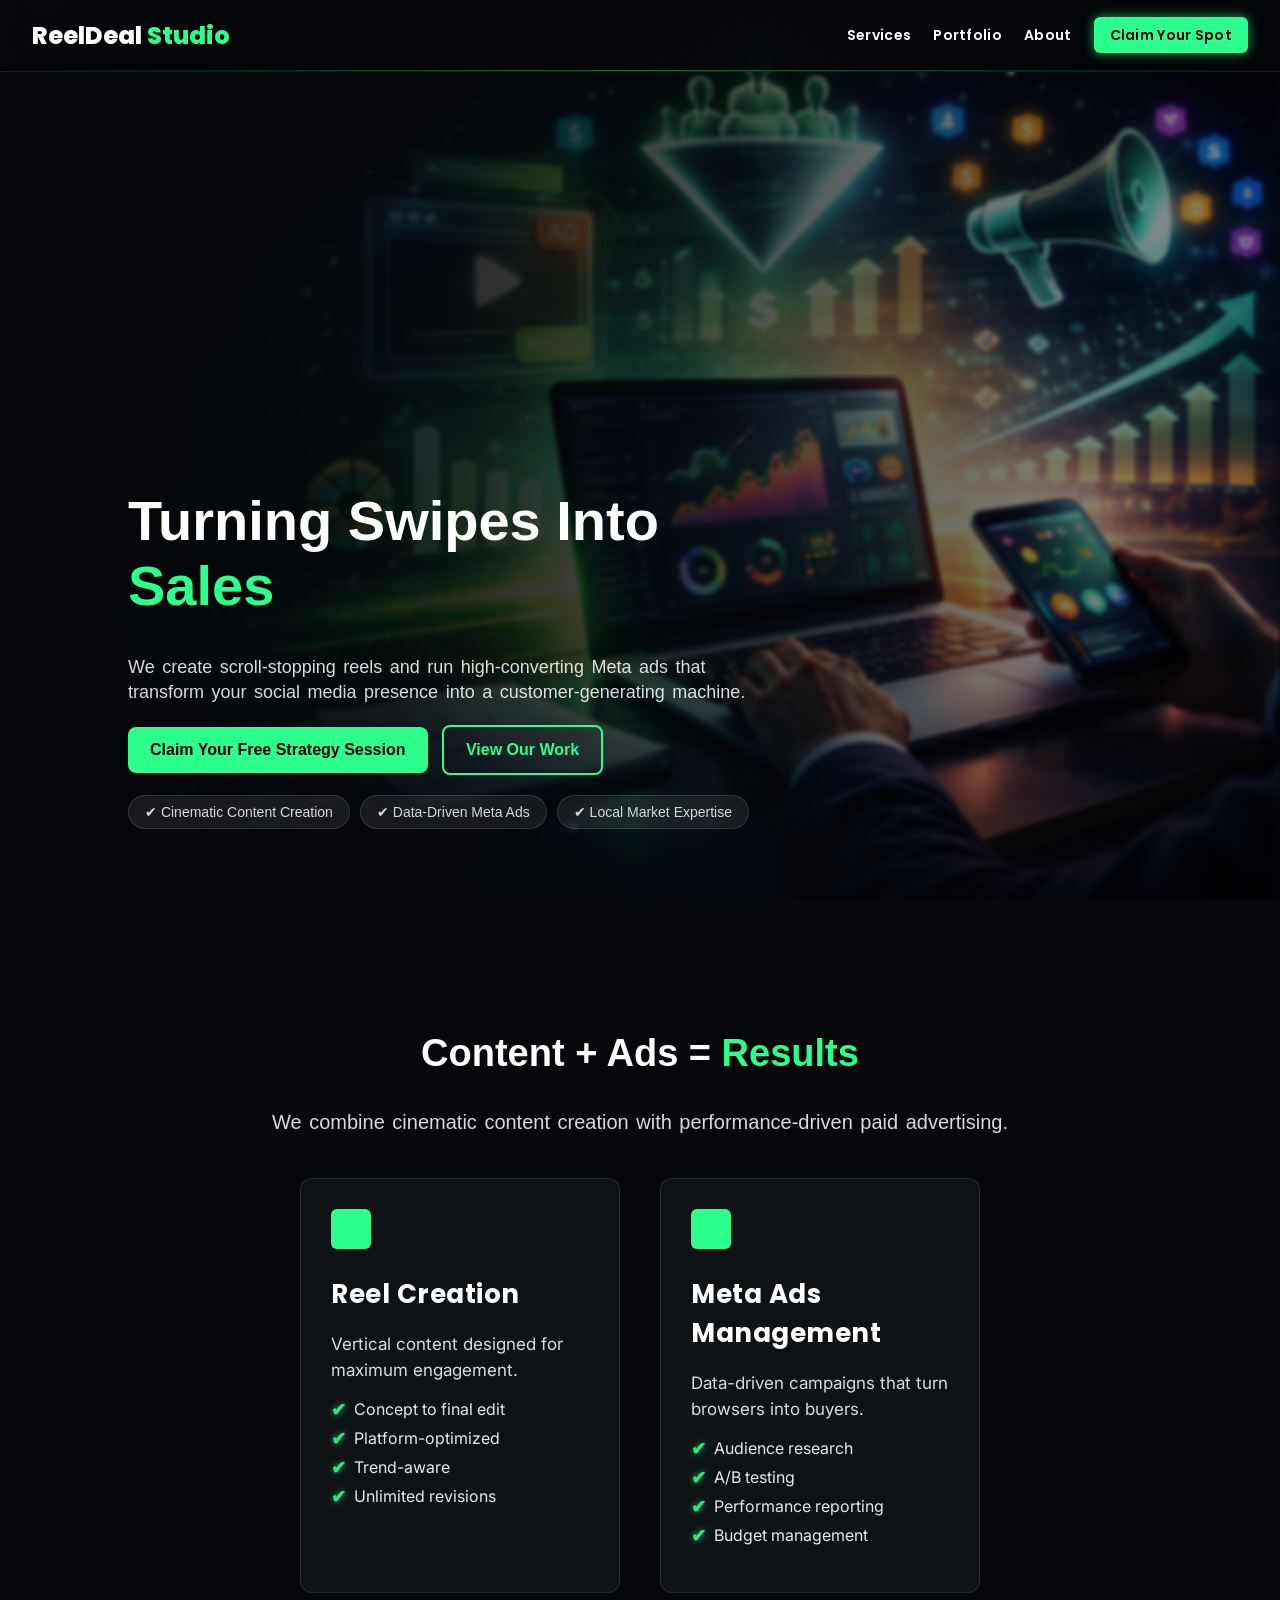
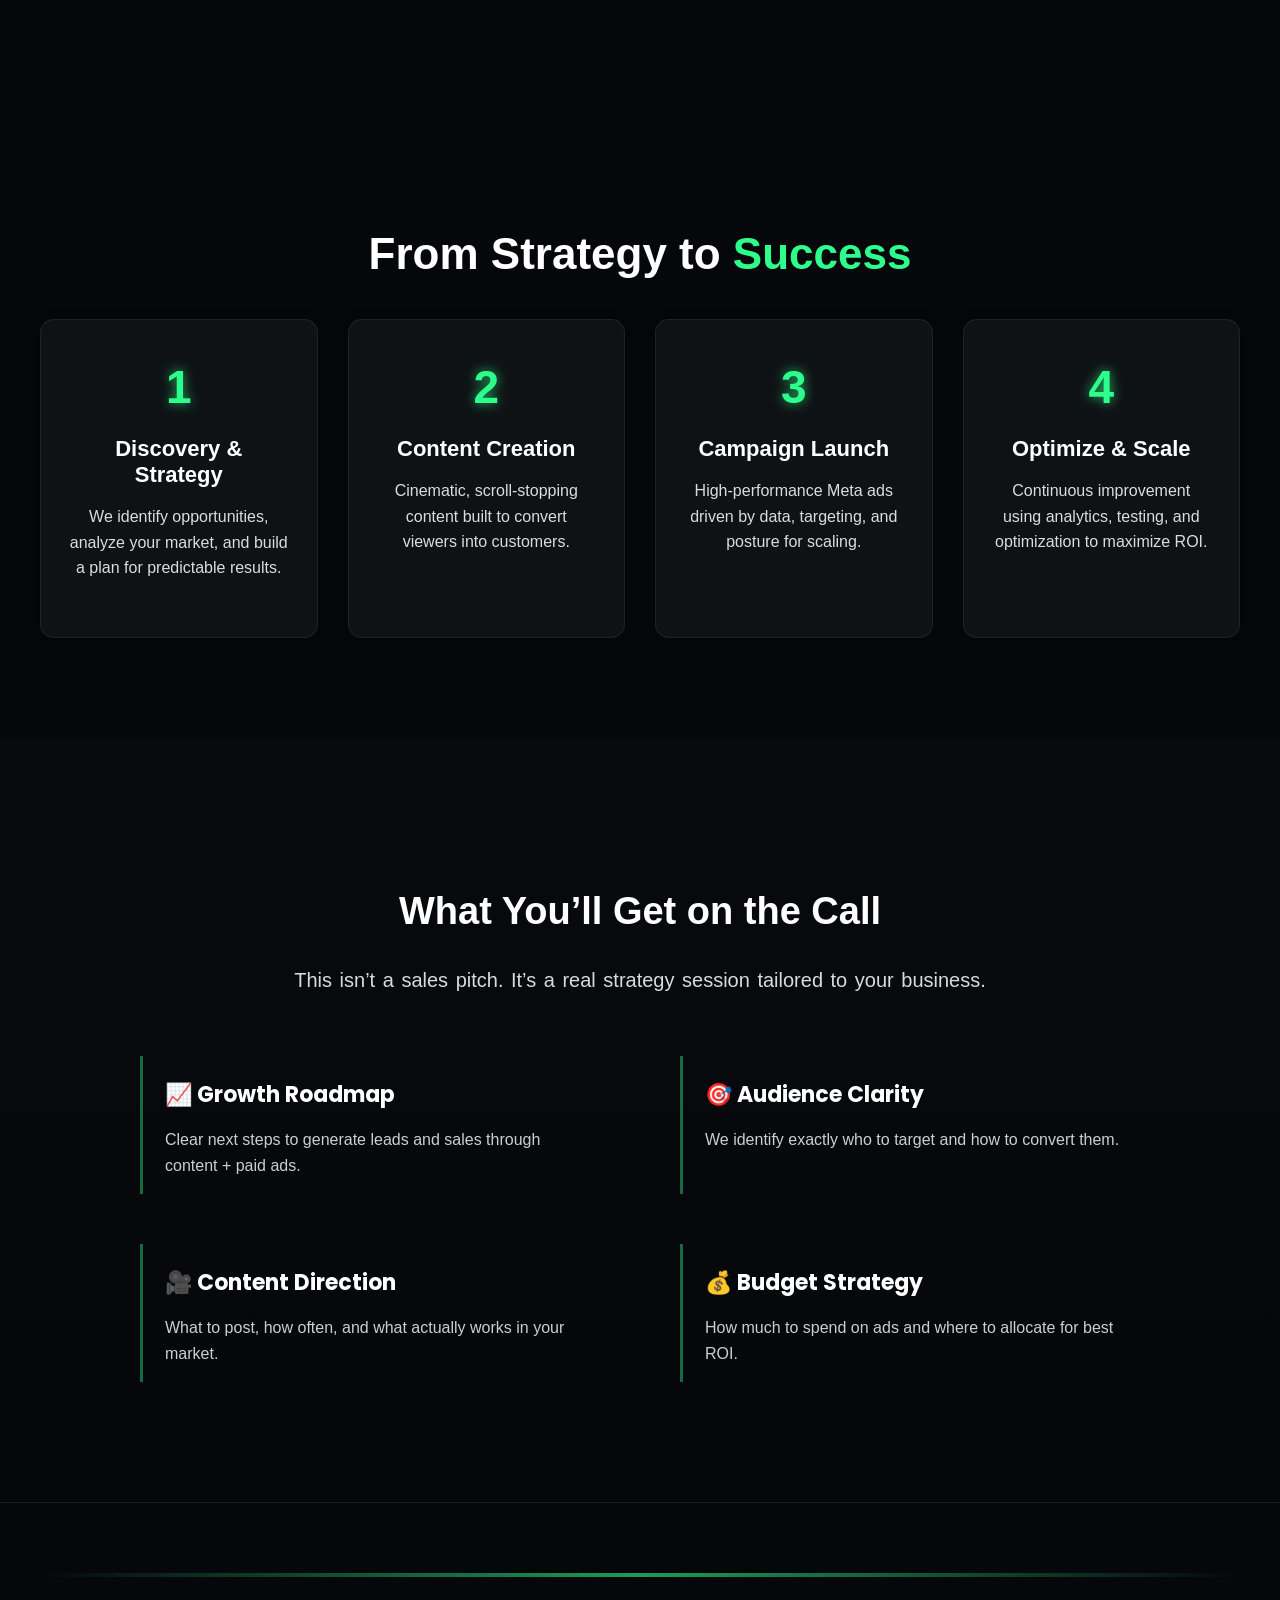
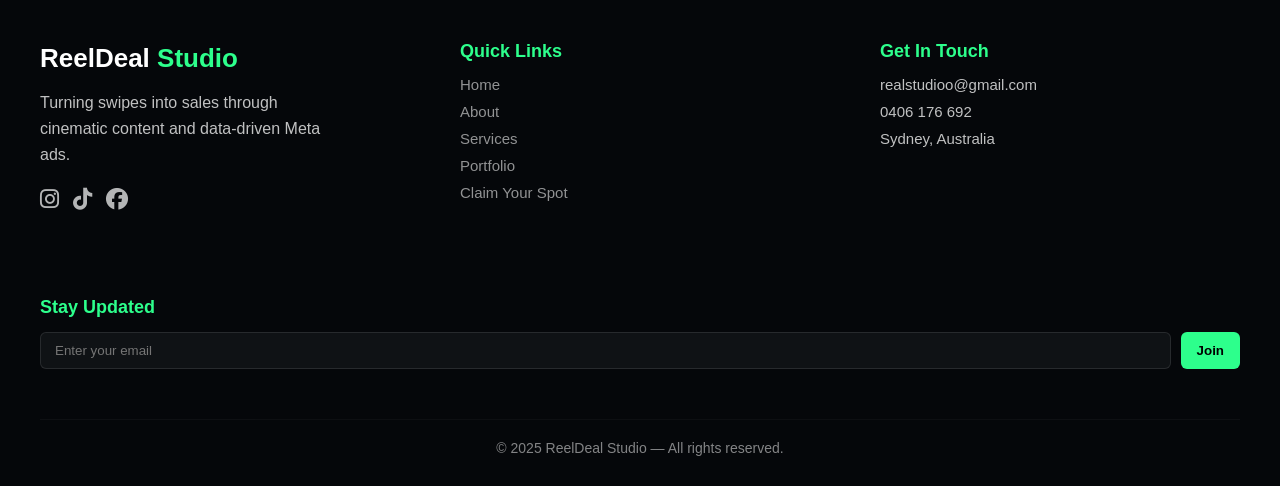
==== index.html @ 08484288 "Initial clean deploy (no videos)" ====
<!DOCTYPE html>
<html lang="en">
<head>
  <link rel="stylesheet" href="https://cdnjs.cloudflare.com/ajax/libs/font-awesome/6.5.0/css/all.min.css">
<link href="https://fonts.googleapis.com/css2?family=Poppins:wght@400;600;700;800;900&family=Inter:wght@300;400;500;600;700&display=swap" rel="stylesheet">
<link href="https://fonts.googleapis.com/css2?family=Inter:wght@300;400;600;700;900&display=swap" rel="stylesheet">
<meta charset="UTF-8">
<meta name="viewport" content="width=device-width, initial-scale=1.0">
<title>ReelDeal Studio</title>
<link rel="stylesheet" href="styles.css">
</head>
<body>

<header class="hero">
  <img src="assets/hero.jpg" class="hero-bg" alt="">
  <div class="hero-overlay"></div>



 <nav class="navbar">
  <a href="index.html" class="logo-link">
    <div class="logo">ReelDeal <span>Studio</span></div>
  </a>

  <ul class="nav-links">
    <li><a href="index.html#services">Services</a></li>
    <li><a href="portfolio.html">Portfolio</a></li>
    <li><a href="about.html">About</a></li>
    <li><a href="strategy.html" class="cta">Claim Your Spot</a></li>
  </ul>
</nav>


  <div class="hero-content reveal">
    <h1>Turning Swipes Into <span>Sales</span></h1>
    <p>We create scroll-stopping reels and run high-converting Meta ads that transform your social media presence into a customer-generating machine.</p>

    <div class="buttons">
      <a class="btn-primary" href="strategy.html">Claim Your Free Strategy Session</a>
      <a class="btn-secondary" href="#portfolio">View Our Work</a>
        <div class="badge-row">
  <div class="badge">✔ Cinematic Content Creation</div>
  <div class="badge">✔ Data-Driven Meta Ads</div>
  <div class="badge">✔ Local Market Expertise</div>
</div>
    </div>

    
  </div>
</header>

<section id="services" class="section">
  <h2 class="center-title">Content + Ads = <span>Results</span></h2>
  <p class="center-sub">We combine cinematic content creation with performance-driven paid advertising.</p>

  <div class="cards">
    <div class="card reveal">
      <div class="icon"></div>
      <h3>Reel Creation</h3>
      <p>Vertical content designed for maximum engagement.</p>
      <ul>
        <li> Concept to final edit</li>
        <li> Platform-optimized</li>
        <li> Trend-aware</li>
        <li> Unlimited revisions</li>
      </ul>
    </div>

    <div class="card reveal">
      <div class="icon"></div>
      <h3>Meta Ads Management</h3>
      <p>Data-driven campaigns that turn browsers into buyers.</p>
      <ul>
        <li> Audience research</li>
        <li> A/B testing</li>
        <li> Performance reporting</li>
        <li> Budget management</li>
      </ul>
    </div>
  </div>
</section>

<section class="steps-section">
  <h2 class="steps-title">From Strategy to <span>Success</span></h2>

  <div class="steps-grid">

    <div class="step-card reveal">
      <div class="step-number">1</div>
      <h3>Discovery & Strategy</h3>
      <p>We identify opportunities, analyze your market, and build a plan for predictable results.</p>
    </div>

    <div class="step-card reveal">
      <div class="step-number">2</div>
      <h3>Content Creation</h3>
      <p>Cinematic, scroll-stopping content built to convert viewers into customers.</p>
    </div>

    <div class="step-card reveal">
      <div class="step-number">3</div>
      <h3>Campaign Launch</h3>
      <p>High-performance Meta ads driven by data, targeting, and posture for scaling.</p>
    </div>

    <div class="step-card reveal">
      <div class="step-number">4</div>
      <h3>Optimize & Scale</h3>
      <p>Continuous improvement using analytics, testing, and optimization to maximize ROI.</p>
    </div>

  </div>
</section>

<section class="section value-section">
  <h2 class="center-title">What You’ll Get on the Call</h2>
  <p class="center-sub">
    This isn’t a sales pitch. It’s a real strategy session tailored to your business.
  </p>

  <div class="value-grid">
    <div class="value-card reveal">
      <h3>📈 Growth Roadmap</h3>
      <p>Clear next steps to generate leads and sales through content + paid ads.</p>
    </div>

    <div class="value-card reveal">
      <h3>🎯 Audience Clarity</h3>
      <p>We identify exactly who to target and how to convert them.</p>
    </div>

    <div class="value-card reveal">
      <h3>🎥 Content Direction</h3>
      <p>What to post, how often, and what actually works in your market.</p>
    </div>

    <div class="value-card reveal">
      <h3>💰 Budget Strategy</h3>
      <p>How much to spend on ads and where to allocate for best ROI.</p>
    </div>
  </div>
</section>


<footer>

  <div class="footer-divider"></div>

  <div class="footer-grid">

    <div class="footer-col">
      <h3 class="footer-logo">ReelDeal <span>Studio</span></h3>
      <p class="footer-desc">
        Turning swipes into sales through cinematic content and data-driven Meta ads.
      </p>

      <div class="footer-socials">
  <a href="https://www.instagram.com/reel.dealstudio" target="_blank" aria-label="Instagram">
    <i class="fab fa-instagram"></i>
  </a>

  <a href="https://www.tiktok.com/@reeldealstudioo" target="_blank" aria-label="TikTok">
    <i class="fab fa-tiktok"></i>
  </a>

  <a href="https://www.facebook.com/reeldealstudioo" target="_blank" aria-label="Facebook">
    <i class="fab fa-facebook"></i>
  </a>
</div>
</div>

    <div class="footer-col">
      <h4 class="footer-heading">Quick Links</h4>
      <ul class="footer-links">
        <li><a href="index.html">Home</a></li>
            <li><a href="about.html">About</a></li>
        <li><a href="#services">Services</a></li>
        <li><a href="portfolio.html">Portfolio</a></li>
    <li><a href="strategy.html" class="cta">Claim Your Spot</a></li>
      </ul>
    </div>

    <div class="footer-col">
      <h4 class="footer-heading">Get In Touch</h4>
      <ul class="footer-contact">
        <li>realstudioo@gmail.com</li>
        <li>0406 176 692</li>
        <li>Sydney, Australia</li>
      </ul>
    </div>

    <div class="footer-col">
      <h4 class="footer-heading">Stay Updated</h4>
      <div class="footer-newsletter">
        <input type="email" placeholder="Enter your email">
        <button>Join</button>
      </div>
    </div>

  </div>

  <div class="footer-bottom">
    © 2025 ReelDeal Studio — All rights reserved.
  </div>

</footer>


<script src="script.js"></script>
</body>
</html>
---- styles.css ----
*,
*::before,
*::after {
  box-sizing: border-box;
}

body{
  font-family: 'Inter', sans-serif;
  margin:0;
  background:#05070A;
  font-family:Arial;
  color:#fff;
  body {
  padding-top: 72px; /* same as navbar height */
  overflow-x: hidden;
}
}

.hero{
  position:relative;
  height:100vh;
  overflow:hidden;
}

.hero-bg{
  width:100%;
  height:100%;
  object-fit:cover;
  filter:blur(2px) brightness(0.6);
  position:absolute;
}

.hero-overlay {
  position: absolute;
  inset: 0;
  background: linear-gradient(
    to right,
    rgba(5, 7, 10, 0.92) 0%,
    rgba(5, 7, 10, 0.75) 35%,
    rgba(5, 7, 10, 0.45) 60%,
    rgba(5, 7, 10, 0.15) 85%,
    rgba(5, 7, 10, 0.05) 100%
  );
  pointer-events: none;
  
}

/* =========================
   GLOBAL NAVBAR (STABLE)
========================= */

.navbar {
  position: fixed;
  top: 0;
  left: 0;
  width: 100%;

  height: 72px;
  padding: 0 32px; /* slightly reduced */

  display: flex;
  align-items: center;
  justify-content: space-between;

  background: rgba(5, 7, 10, 0.85);
  backdrop-filter: blur(10px);

  border-bottom: 1px solid rgba(255,255,255,0.08);
  z-index: 1000;
}



/* Neon divider line */
.navbar::after {
  content: "";
  position: absolute;
  bottom: 0;
  left: 0;
  width: 100%;
  height: 1px;
  background: linear-gradient(
    to right,
    transparent,
    rgba(45,255,140,0.4),
    transparent
  );
}

/* =========================
   LOGO
========================= */

.logo-link {
  text-decoration: none;
}

.logo {
  font-family: 'Poppins', sans-serif;
  font-size: 24px;
  font-weight: 800;
  color: #ffffff;
  line-height: 1;
  white-space: nowrap;
  transition: 0.25s ease;
}

.logo span {
  color: #2DFF8C;
}

.logo-link:hover .logo {
  color: #2DFF8C;
  text-shadow:
    0 0 8px rgba(45,255,140,0.6),
    0 0 18px rgba(45,255,140,0.4);
}

/* =========================
   NAV LINKS
========================= */

.nav-links {
  list-style: none;
  display: flex;
  align-items: center;
  gap: 22px;
  margin: 0;
  padding: 0;
  white-space: nowrap; /* prevents wrapping weirdness */
}


.nav-links a {
  font-family: 'Poppins', sans-serif;
  font-size: 14px;
  font-weight: 600;
  letter-spacing: 0.3px;
  color: #ffffff;
  text-decoration: none;
  transition: 0.25s ease;
}

.nav-links a:hover {
  color: #2DFF8C;
  text-shadow: 0 0 8px rgba(45,255,140,0.6);
}

/* =========================
   CTA BUTTON
========================= */

.nav-links .cta {
  padding: 8px 16px;
  border-radius: 6px;
  background: #2DFF8C;
  color: #000;
  font-weight: 600;
  box-shadow: 0 0 12px rgba(45,255,140,0.6);
  transition: 0.25s ease;
}

.nav-links .cta:hover {
  box-shadow:
    0 0 15px #2DFF8C,
    0 0 35px rgba(45,255,140,0.7);
}


.hero-content p {
  font-size: 18px;
  line-height: 1.4;
  font-weight: 300;
  opacity: 0.85;
  max-width: 650px;
  word-spacing: 2.5px; /* THIS is the spacing you want */
}

.hero-content{
  position:absolute;
  top:50%;
  left:10%;
  transform:translateY(-50%);
  max-width:690px;
}

.hero-content h1{
  font-size:56px;
  font-weight:900;
}

.hero-content h1 span{ color:#2DFF8C; }

.buttons{ margin-top:20px; }

.btn-primary, .btn-secondary{
  display:inline-block;
  padding:14px 22px;
  border-radius:8px;
  font-weight:bold;
  text-decoration:none;
  margin-right:10px;
}

.btn-primary{ background:#2DFF8C; color:black;}
.btn-secondary{ border:2px solid #2DFF8C; color:#2DFF8C;}

.badges span{
  display:inline-block;
  margin-right:10px;
  opacity:0.8;
}

/* --- CLEAN MINIMAL BADGES --- */

.badge-row {
  display: flex;
  gap: 10px;
  margin-top: 20px;
  flex-wrap: wrap;
}

.badge {
  padding: 8px 16px;
  border-radius: 999px; /* SUPER ROUND pill */
  font-size: 14px;
  font-weight: 500;
  color: #d9d9d9; /* softer, not neon */
  background: rgba(255,255,255,0.08); /* subtle grey bubble */
  border: 1px solid rgba(255,255,255,0.12);
  box-shadow: none;       /* no glow */
  text-shadow: none;      /* no glow */
  transition: none;       /* remove hover animations */
}

.badge:hover {
  transform: none;
  box-shadow: none;
  border-color: rgba(255,255,255,0.12); /* same on hover */
}



.section{
  padding:100px 40px;
}

.center-title{
  text-align:center;
  font-size:38px;
  font-weight:900;
}

.center-title span{ color:#2DFF8C; }

.center-sub {
  text-align: center;
  max-width: 750px;
  margin: 0 auto 40px auto;
  font-size: 20px;
  line-height: 1.6;
  opacity: 0.85;
  word-spacing: 2px;
}
.cards{
  display:flex;
  justify-content:center;
  gap:40px;
  margin-top:40px;
}

.card{
  background:#0F1215;
  padding:30px;
  width:320px;
  border-radius:12px;
  border:1px solid rgba(255,255,255,0.1);
}

.icon{
  width:40px;
  height:40px;
  background:#2DFF8C;
  border-radius:6px;
  margin-bottom:10px;
}

.steps .step{
  margin:40px auto;
  width:600px;
}

.num{
  background:#2DFF8C;
  color:black;
  padding:10px 16px;
  border-radius:8px;
  font-weight:bold;
  display:inline-block;
  margin-bottom:10px;
}

.cta-section{
  text-align:center;
}

.cta-cards{
  display:flex;
  justify-content:center;
  gap:40px;
  margin:40px 0;
}

.cta-card{
  background:#0F1215;
  padding:30px;
  width:260px;
  border-radius:12px;
}

.card-icon{
  width:40px;
  height:40px;
  background:#2DFF8C;
  border-radius:6px;
  margin:auto;
  margin-bottom:10px;
}

/* Base hidden state */
.reveal {
  opacity: 0;
  transform: translateY(40px);
  transition: all 0.9s ease;
}

/* When revealed */
.reveal.active {
  opacity: 1;
  transform: translateY(0);
}

/* Neon Glow Button Hover */
.btn-primary:hover,
.btn-secondary:hover {
  box-shadow: 0 0 18px #2DFF8C, 0 0 40px rgba(45,255,140,0.5);
  transform: translateY(-3px);
  transition: 0.25s ease;
}

.card:hover {
  border-color: #2DFF8C;
  box-shadow: 0 0 25px rgba(45,255,140,0.25);
  transform: translateY(-6px);
  transition: 0.3s ease;
}

.cta-card:hover {
  border-color: #2DFF8C;
  box-shadow: 0 0 25px rgba(45,255,140,0.25);
  transform: translateY(-6px);
  transition: 0.3s ease;
}

.icon:hover,
.card-icon:hover {
  box-shadow: 0 0 20px rgba(45,255,140,0.7);
  transition: 0.3s ease;
}


@keyframes hoverPulse {
  0% {
    box-shadow: 0 0 10px #2DFF8C;
  }
  50% {
    box-shadow: 0 0 22px #2DFF8C, 0 0 40px rgba(45,255,140,0.7);
  }
  100% {
    box-shadow: 0 0 10px #2DFF8C;
  }
}

@keyframes pulseGlow {
  0% {
    box-shadow: 0 0 10px rgba(45,255,140,0.6);
  }
  50% {
    box-shadow: 0 0 22px rgba(45,255,140,0.9);
  }
  100% {
    box-shadow: 0 0 10px rgba(45,255,140,0.6);
  }
}

@keyframes neonPulse {
  0%, 100% {
    box-shadow: 0 0 12px #2DFF8C, 0 0 20px rgba(45,255,140,0.4);
  }
  50% {
    box-shadow: 0 0 20px #2DFF8C, 0 0 30px rgba(45,255,140,0.6);
  }
}
/* Section Container */
.steps-section {
  padding: 100px 40px;
  text-align: center;
}

/* Title */
.steps-title {
  font-size: 44px;
  font-weight: 900;
  margin-bottom: 40px;
}

.steps-title span {
  color: #2DFF8C;
}

/* Grid Layout */
.steps-grid {
  display: grid;
  grid-template-columns: repeat(4, 1fr);
  gap: 30px;
}

@media (max-width: 900px) {
  .steps-grid {
    grid-template-columns: repeat(2, 1fr);
  }
}

@media (max-width: 600px) {
  .steps-grid {
    grid-template-columns: 1fr;
  }
}

/* Step Card */
.step-card {
  background: #0F1215;
  padding: 40px 28px;
  border-radius: 14px;
  border: 1px solid rgba(255,255,255,0.07);
  box-shadow: 0 0 12px rgba(0,0,0,0.4);
  transition: 0.3s ease;
}

/* Neon Number */
.step-number {
  font-size: 46px;
  font-weight: 900;
  color: #2DFF8C;
  text-shadow: 0 0 12px rgba(45,255,140,0.7);
  margin-bottom: 10px;
}

/* Card Hover Glow */
.step-card:hover {
  transform: translateY(-6px);
  box-shadow: 0 0 18px rgba(45,255,140,0.25);
  border-color: rgba(45,255,140,0.6);
}

/* Headings */
.step-card h3 {
  font-size: 22px;
  margin-bottom: 10px;
  font-weight: 700;
}

/* Description */
.step-card p {
  font-size: 16px;
  line-height: 1.6;
  opacity: 0.85;
}

.reveal {
  opacity: 0;
  transform: translateY(40px);
  transition: 0.8s ease-out;
}

.reveal.active {
  opacity: 1;
  transform: translateY(0);
}

/* ===========================
   SERVICES SECTION TEXT UPGRADE
   =========================== */

/* Service Titles */
.card h3 {
  font-family: "Poppins", sans-serif;
  font-size: 26px;
  font-weight: 700;
  margin-bottom: 10px;
  color: #ffffff;
  letter-spacing: 0.5px;
}

/* Service Description */
.card p {
  font-family: "Inter", sans-serif;
  font-size: 17px;
  opacity: 0.85;
  margin-bottom: 15px;
  line-height: 1.55;
}

/* Checkmark List */
.card ul {
  padding-left: 0;
  list-style: none;
  margin-top: 10px;
}

/* List Items */
.card ul li {
  font-family: "Inter", sans-serif;
  font-size: 16px;
  margin-bottom: 8px;
  display: flex;
  align-items: center;
  gap: 8px;
  opacity: 0.9;
}

/* Replace ✔ with NEON ✔ automatically */
.card ul li::before {
  content: "✔";
  color: #2DFF8C;
  font-weight: 700;
  text-shadow: 0 0 6px rgba(45, 255, 140, 0.7);
  font-size: 18px;
}

/* ===========================
   VALUE SECTION (CALL BENEFITS)
   =========================== */

.value-section {
  padding: 120px 40px;
  background: linear-gradient(
    to bottom,
    rgba(255,255,255,0.01),
    rgba(255,255,255,0)
  );
}

/* Grid layout */
.value-grid {
  max-width: 1000px;
  margin: 60px auto 0;
  display: grid;
  grid-template-columns: repeat(2, 1fr);
  gap: 50px 80px;
}

/* Individual items */
.value-card {
  background: transparent; /* NOT cards */
  border-left: 3px solid rgba(45,255,140,0.4);
  padding-left: 22px;
}

/* Title */
.value-card h3 {
  font-family: "Poppins", sans-serif;
  font-size: 22px;
  font-weight: 700;
  margin-bottom: 10px;
  color: #ffffff;
}

/* Description */
.value-card p {
  font-size: 16px;
  line-height: 1.6;
  opacity: 0.8;
  max-width: 420px;
}

/* Fade-only reveal (no movement) */
.value-card.reveal {
  opacity: 0;
  transform: none; /* important */
}

.value-card.reveal.active {
  opacity: 1;
  transition: opacity 0.8s ease;
}

/* Mobile */
@media (max-width: 800px) {
  .value-grid {
    grid-template-columns: 1fr;
    gap: 40px;
  }
}




/* ============================
        PREMIUM FOOTER
   ============================ */

footer {
  background: #05070A;
  padding: 70px 40px 30px;
  border-top: 1px solid rgba(255,255,255,0.08);
}

/* Gradient divider */
.footer-divider {
  height: 4px;
  width: 100%;
  background: linear-gradient(to right, transparent, #2DFF8C, transparent);
  margin-bottom: 40px;
  opacity: 0.6;
}

/* Grid layout */
.footer-grid {
  display: flex;
  justify-content: space-between;
  gap: 60px;
  flex-wrap: wrap;
}

.footer-col {
  flex: 1;
  min-width: 260px;
}
/* Logo link reset */
.logo-link {
  text-decoration: none;
}

/* Logo hover glow */
.logo-link .logo {
  transition: 0.3s ease;
}

.logo-link:hover .logo {
  color: #2DFF8C;
  text-shadow:
    0 0 8px rgba(45,255,140,0.7),
    0 0 18px rgba(45,255,140,0.6),
    0 0 30px rgba(45,255,140,0.4);
}

/* Keep Studio highlight */
.logo-link:hover .logo span {
  color: #2DFF8C;
}

/* Logo */
.footer-logo {
  font-size: 26px;
  font-weight: 800;
  margin-bottom: 10px;
}

.footer-logo span {
  color: #2DFF8C;
}

/* Description */
.footer-desc {
  opacity: 0.75;
  line-height: 1.6;
  max-width: 300px;
}

/* Column titles */
.footer-heading {
  font-size: 18px;
  margin-bottom: 14px;
  font-weight: 700;
  color: #2DFF8C;
}

/* Lists */
.footer-links,
.footer-contact {
  list-style: none;
  padding: 0;
  margin: 0;
}

.footer-links li,
.footer-contact li {
  margin-bottom: 10px;
  opacity: 0.75;
  font-size: 15px;
  transition: 0.25s ease;
}

/* Link styling */
.footer-links a {
  color: #fff;
  text-decoration: none;
  opacity: 0.75;
  transition: 0.25s ease;
  position: relative; /* required for underline */
}

.footer-links a:hover {
  color: #2DFF8C;
  opacity: 1;
  text-shadow: 0 0 6px rgba(45,255,140,0.7);
}

/* Underline animation */
.footer-links a::after {
  content: "";
  position: absolute;
  width: 0%;
  height: 2px;
  background: #2DFF8C;
  left: 0;
  bottom: -3px;
  transition: 0.3s ease;
}

.footer-links a:hover::after {
  width: 100%;
}

/* Contact hover */
.footer-contact li:hover {
  opacity: 1;
  color: #2DFF8C;
  text-shadow: 0 0 6px rgba(45,255,140,0.5);
}

/* Social icons */
.footer-socials {
  display: flex;
  gap: 14px;
  margin-top: 20px;
}

.footer-socials a {
  font-size: 22px;
  color: #fff;
  opacity: 0.7;
  transition: 0.3s ease;
}

.footer-socials a:hover {
  color: #2DFF8C;
  opacity: 1;
  text-shadow: 0 0 10px rgba(45,255,140,0.9);
}

/* Newsletter */
.footer-newsletter {
  display: flex;
  gap: 10px;
  margin-top: 10px;
}

.footer-newsletter input {
  flex: 1;
  padding: 10px 14px;
  border-radius: 6px;
  border: 1px solid rgba(255,255,255,0.1);
  background: #0F1215;
  color: white;
}

.footer-newsletter button {
  padding: 10px 16px;
  border-radius: 6px;
  background: #2DFF8C;
  border: none;
  color: #000;
  font-weight: 700;
  cursor: pointer;
  transition: 0.3s ease;
}

.footer-newsletter button:hover {
  box-shadow: 0 0 16px rgba(45,255,140,0.7);
}

/* Bottom bar */
.footer-bottom {
  margin-top: 50px;
  text-align: center;
  opacity: 0.5;
  font-size: 14px;
  border-top: 1px solid rgba(255,255,255,0.07);
  padding-top: 20px;
}

/* Back-to-top button */
.back-to-top {
  position: fixed;
  bottom: 40px;
  right: 40px;
  background: #2DFF8C;
  color: #000;
  font-size: 20px;
  width: 42px;
  height: 42px;
  border-radius: 50%;
  border: none;
  cursor: pointer;
  display: none;
  transition: 0.3s ease;
  box-shadow: 0 0 20px rgba(45,255,140,0.9);
}

.back-to-top:hover {
  transform: scale(1.15);
}
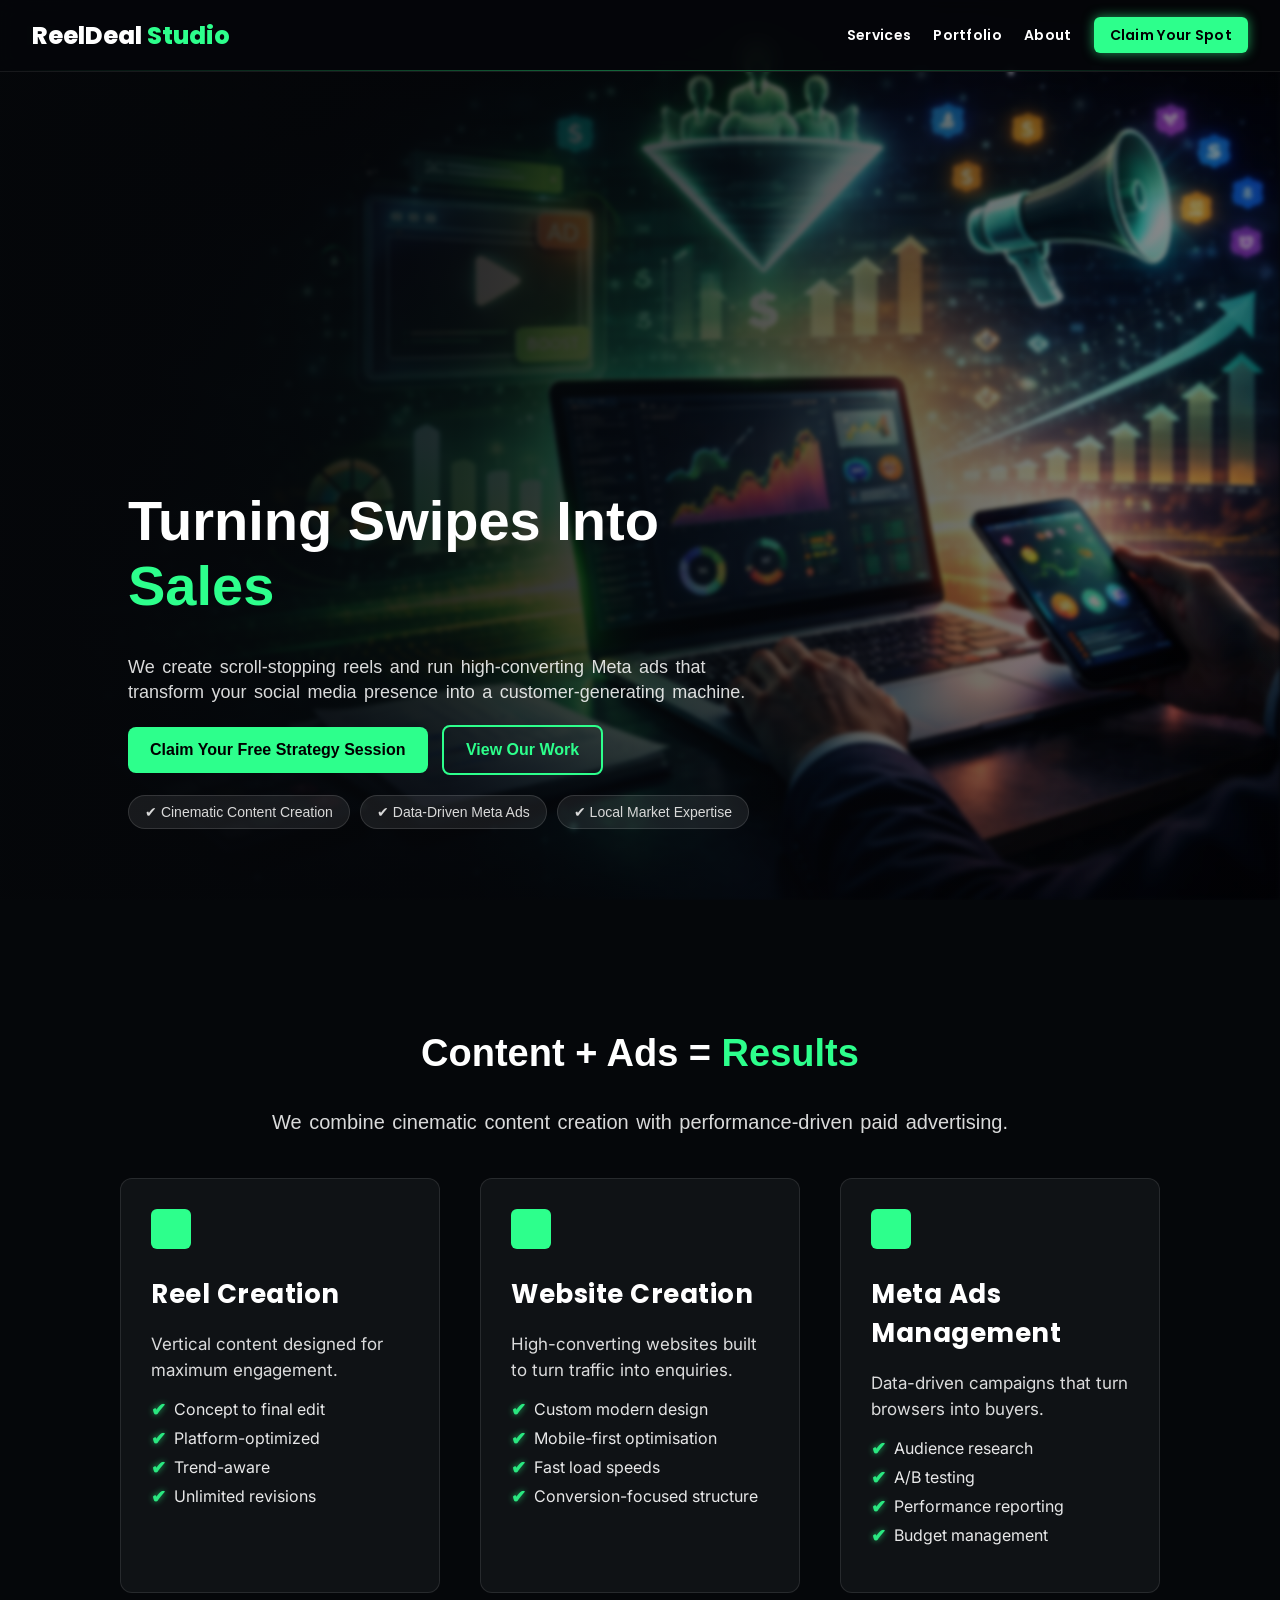
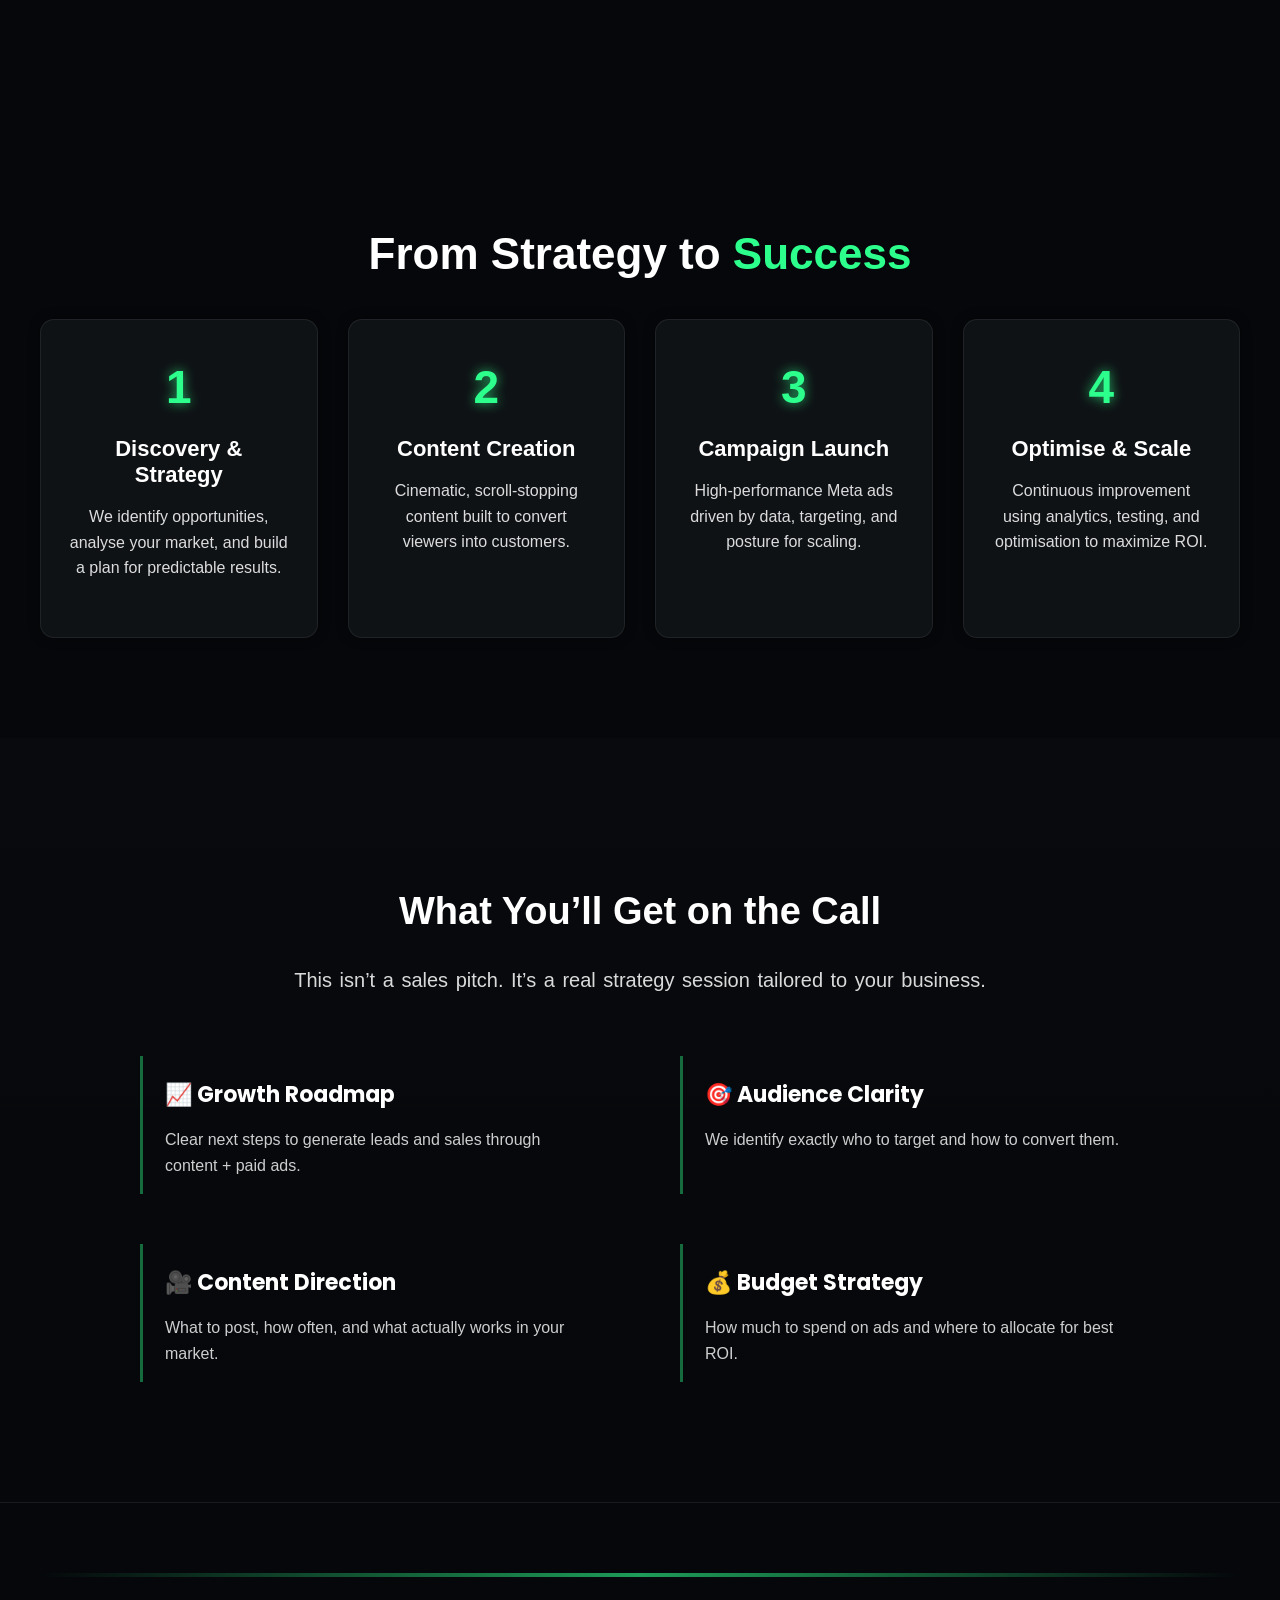
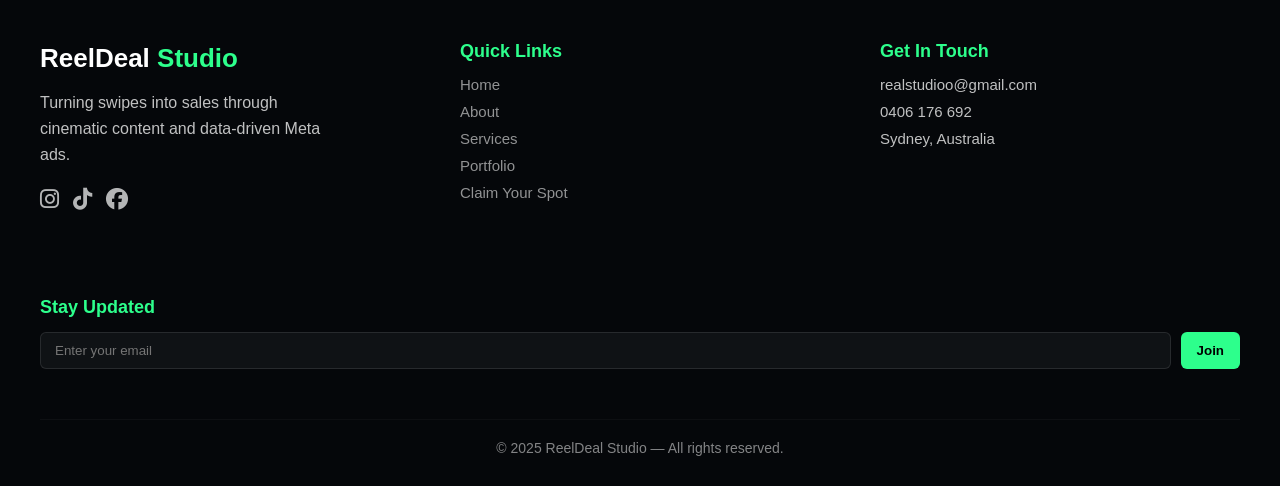
==== commit d145bf4b: "Mobile optimisation + hamburger menu" ====
--- a/index.html
+++ b/index.html
@@ -22,6 +22,12 @@
     <div class="logo">ReelDeal <span>Studio</span></div>
   </a>
 
+  <button class="hamburger" aria-label="Menu">
+    <span></span>
+    <span></span>
+    <span></span>
+  </button>
+
   <ul class="nav-links">
     <li><a href="index.html#services">Services</a></li>
     <li><a href="portfolio.html">Portfolio</a></li>
@@ -37,7 +43,7 @@
 
     <div class="buttons">
       <a class="btn-primary" href="strategy.html">Claim Your Free Strategy Session</a>
-      <a class="btn-secondary" href="#portfolio">View Our Work</a>
+      <a class="btn-secondary" href="portfolio.html">View Our Work</a>
         <div class="badge-row">
   <div class="badge">✔ Cinematic Content Creation</div>
   <div class="badge">✔ Data-Driven Meta Ads</div>
@@ -65,6 +71,17 @@
         <li> Unlimited revisions</li>
       </ul>
     </div>
+<div class="card reveal">
+  <div class="icon"></div>
+  <h3>Website Creation</h3>
+  <p>High-converting websites built to turn traffic into enquiries.</p>
+  <ul>
+    <li>Custom modern design</li>
+    <li>Mobile-first optimisation</li>
+    <li>Fast load speeds</li>
+    <li>Conversion-focused structure</li>
+  </ul>
+</div>
 
     <div class="card reveal">
       <div class="icon"></div>
@@ -88,7 +105,7 @@
     <div class="step-card reveal">
       <div class="step-number">1</div>
       <h3>Discovery & Strategy</h3>
-      <p>We identify opportunities, analyze your market, and build a plan for predictable results.</p>
+      <p>We identify opportunities, analyse your market, and build a plan for predictable results.</p>
     </div>
 
     <div class="step-card reveal">
@@ -105,8 +122,8 @@
 
     <div class="step-card reveal">
       <div class="step-number">4</div>
-      <h3>Optimize & Scale</h3>
-      <p>Continuous improvement using analytics, testing, and optimization to maximize ROI.</p>
+      <h3>Optimise & Scale</h3>
+      <p>Continuous improvement using analytics, testing, and optimisation to maximize ROI.</p>
     </div>
 
   </div>
--- a/styles.css
+++ b/styles.css
@@ -823,3 +823,208 @@
   transform: scale(1.15);
 }
 
+/* =========================
+   MOBILE NAVBAR
+========================= */
+
+.hamburger {
+  display: none;
+  background: none;
+  border: none;
+  cursor: pointer;
+  padding: 8px;
+}
+
+.hamburger span {
+  display: block;
+  width: 26px;
+  height: 2px;
+  background: white;
+  margin: 6px 0;
+  transition: 0.3s ease;
+}
+
+/* MOBILE MENU */
+@media (max-width: 900px) {
+
+  .hamburger {
+    display: block;
+  }
+
+  .nav-links {
+    position: absolute;
+    top: 72px;
+    left: 0;
+    width: 100%;
+    background: rgba(5,7,10,0.95);
+    backdrop-filter: blur(12px);
+
+    flex-direction: column;
+    align-items: center;
+    gap: 26px;
+
+    padding: 30px 0;
+
+    transform: translateY(-120%);
+    opacity: 0;
+    pointer-events: none;
+
+    transition: all 0.35s ease;
+  }
+
+  .nav-links.active {
+    transform: translateY(0);
+    opacity: 1;
+    pointer-events: auto;
+  }
+
+  .nav-links li {
+    width: 100%;
+    text-align: center;
+  }
+
+  .nav-links a {
+    font-size: 18px;
+  }
+
+  .nav-links .cta {
+    width: 80%;
+    text-align: center;
+  }
+}
+
+/* =========================
+   MOBILE OPTIMISATION
+========================= */
+
+@media (max-width: 768px) {
+
+  /* ---------- HERO ---------- */
+
+  .hero {
+    height: auto;
+    min-height: 100vh;
+  }
+
+  .hero-content {
+    position: relative;
+    top: auto;
+    left: auto;
+    transform: none;
+    padding: 140px 24px 80px;
+    max-width: 100%;
+    text-align: center;
+  }
+
+  .hero-content h1 {
+    font-size: 38px;
+    line-height: 1.15;
+  }
+
+  .hero-content p {
+    font-size: 16px;
+    line-height: 1.6;
+    margin-top: 16px;
+  }
+
+  /* Buttons stack */
+  .buttons {
+    display: flex;
+    flex-direction: column;
+    gap: 14px;
+    margin-top: 28px;
+  }
+
+  .btn-primary,
+  .btn-secondary {
+    width: 100%;
+    text-align: center;
+    padding: 14px 0;
+  }
+
+  /* Badges wrap nicely */
+  .badge-row {
+    justify-content: center;
+    gap: 8px;
+  }
+
+  .badge {
+    font-size: 13px;
+    padding: 6px 14px;
+  }
+
+  /* ---------- SECTIONS ---------- */
+
+  .section {
+    padding: 70px 24px;
+  }
+
+  .center-title {
+    font-size: 30px;
+  }
+
+  .center-sub {
+    font-size: 16px;
+    margin-bottom: 32px;
+  }
+
+  /* ---------- CARDS ---------- */
+
+  .cards {
+    flex-direction: column;
+    gap: 24px;
+    align-items: center;
+  }
+
+  .card {
+    width: 100%;
+    max-width: 420px;
+  }
+
+  /* Remove hover movement on mobile */
+  .card:hover,
+  .cta-card:hover,
+  .step-card:hover {
+    transform: none;
+    box-shadow: none;
+  }
+
+  /* ---------- PROCESS ---------- */
+
+  .steps-grid {
+    grid-template-columns: 1fr;
+    gap: 24px;
+  }
+
+  .steps-title {
+    font-size: 32px;
+  }
+
+  /* ---------- CTA ---------- */
+
+  .cta-section {
+    padding: 80px 24px;
+  }
+
+  .cta-section h2 {
+    font-size: 30px;
+    line-height: 1.2;
+  }
+
+  .cta-section .btn-primary.big {
+    width: 100%;
+    padding: 16px 0;
+    margin-top: 28px;
+  }
+
+  /* ---------- FOOTER ---------- */
+
+  .footer-grid {
+    flex-direction: column;
+    gap: 40px;
+  }
+
+  .footer-bottom {
+    font-size: 13px;
+  }
+}
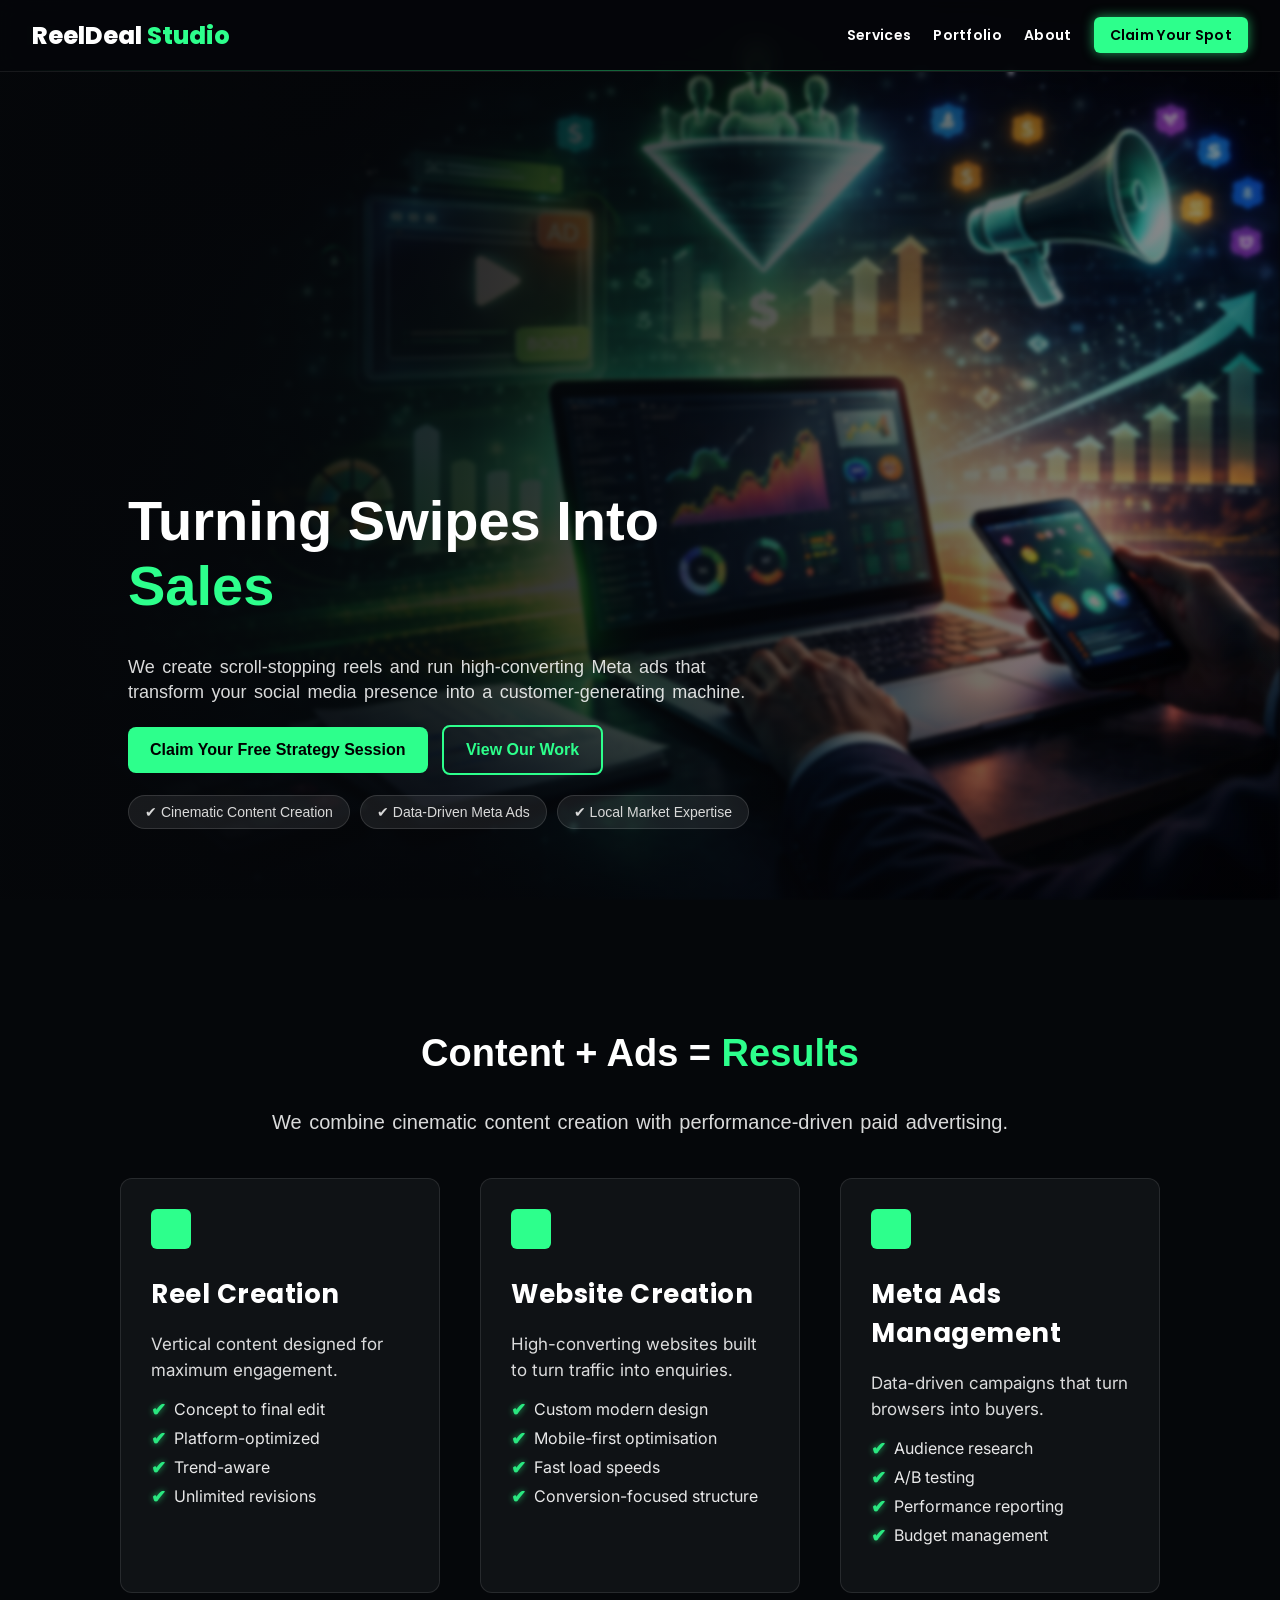
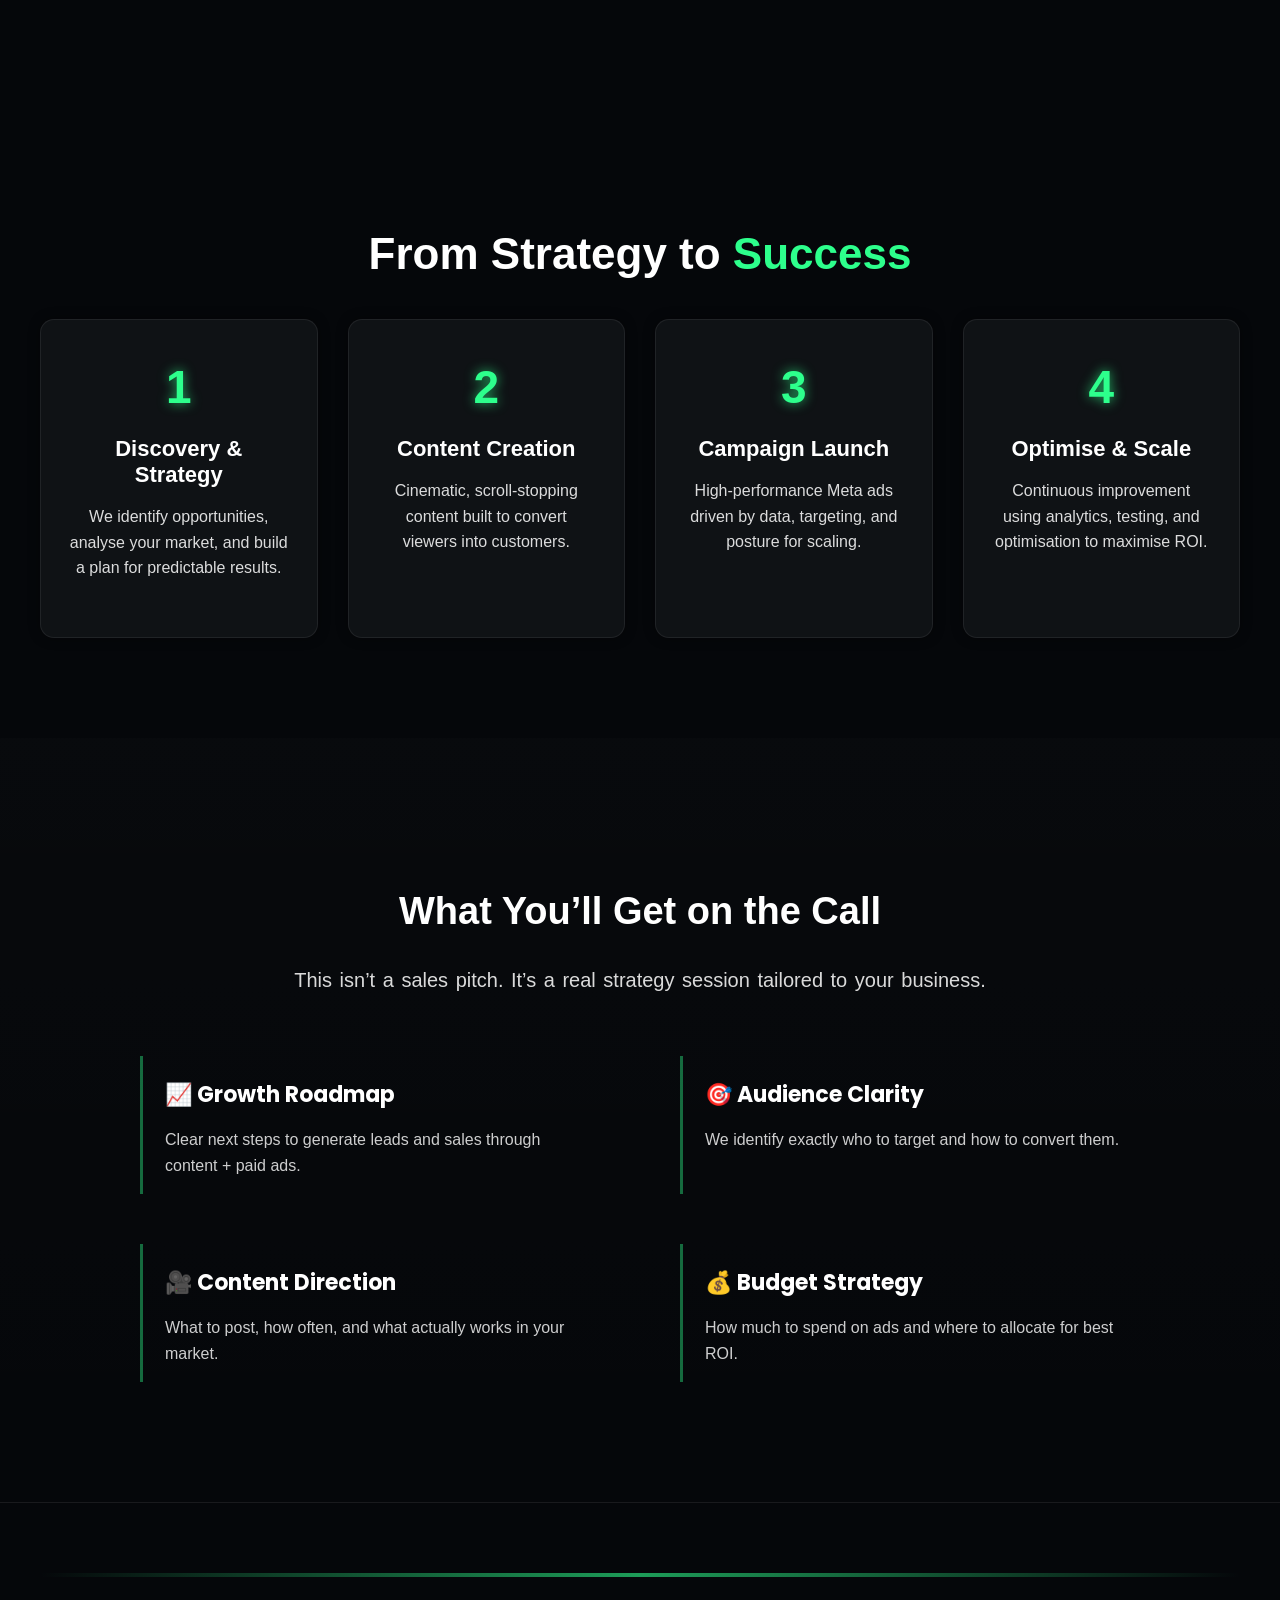
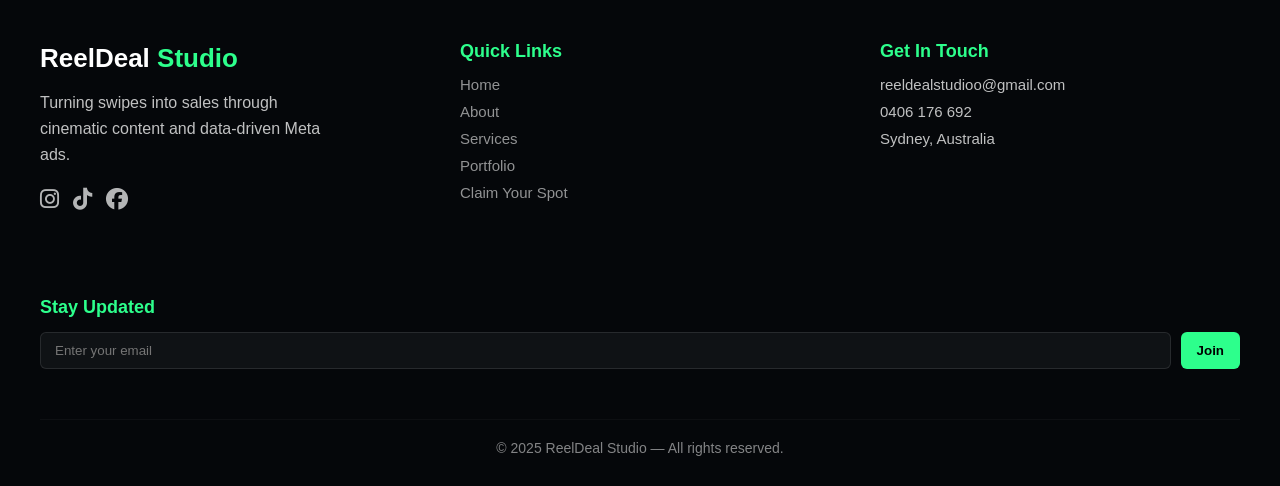
==== commit 9c2f906d: "fixed email" ====
--- a/index.html
+++ b/index.html
@@ -123,7 +123,7 @@
     <div class="step-card reveal">
       <div class="step-number">4</div>
       <h3>Optimise & Scale</h3>
-      <p>Continuous improvement using analytics, testing, and optimisation to maximize ROI.</p>
+      <p>Continuous improvement using analytics, testing, and optimisation to maximise ROI.</p>
     </div>
 
   </div>
@@ -200,7 +200,7 @@
     <div class="footer-col">
       <h4 class="footer-heading">Get In Touch</h4>
       <ul class="footer-contact">
-        <li>realstudioo@gmail.com</li>
+        <li>reeldealstudioo@gmail.com</li>
         <li>0406 176 692</li>
         <li>Sydney, Australia</li>
       </ul>
